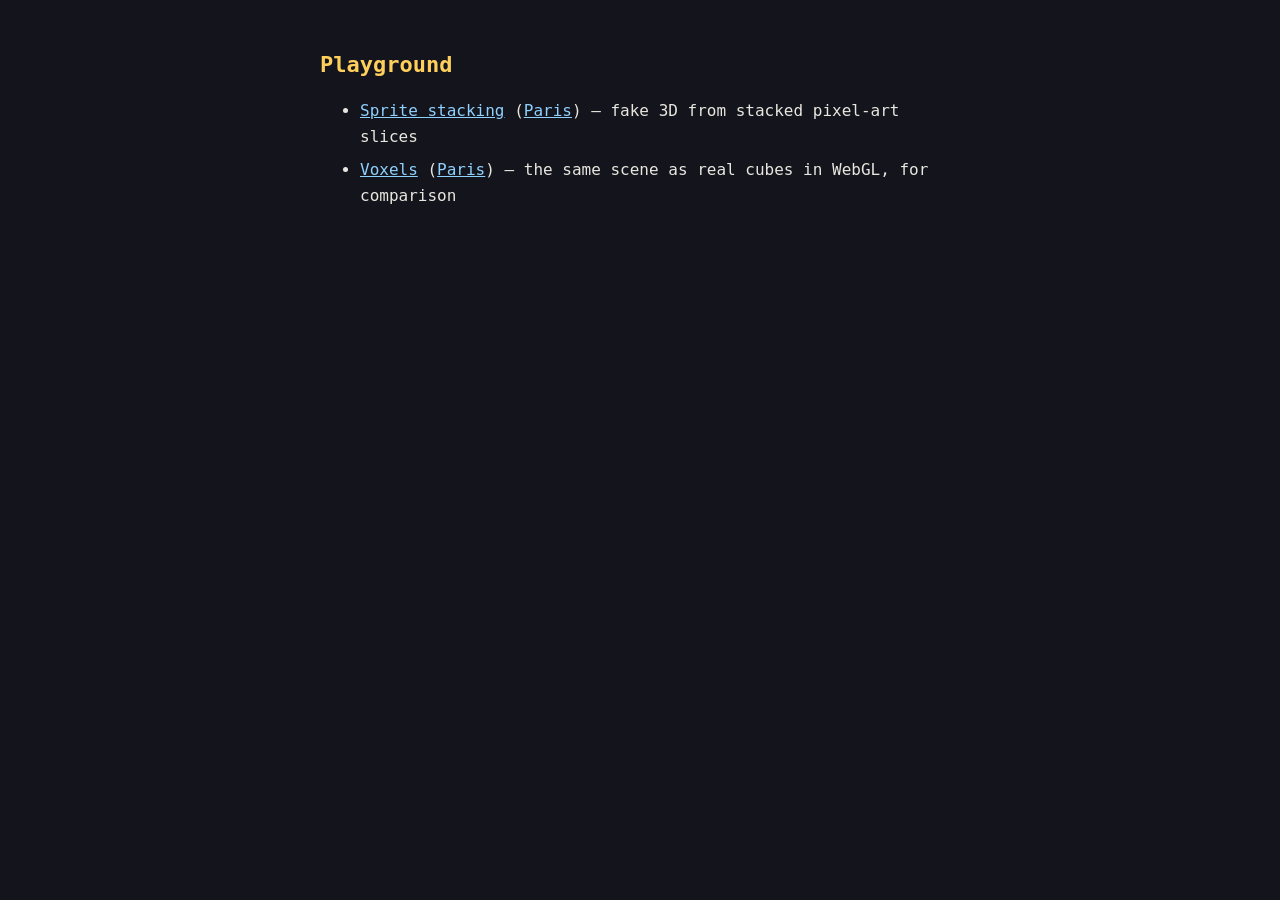
==== index.html @ 50315001 "Add Paris world, on-foot first-person mode and an FPS counter Worlds are now definitions in shared/s" ====
<!doctype html>
<html lang="en">
<head>
<meta charset="utf-8">
<meta name="viewport" content="width=device-width, initial-scale=1">
<title>Playground</title>
<style>
  body { margin:0; background:#14151c; color:#e8e6df; font:16px/1.6 ui-monospace, Menlo, Consolas, monospace; }
  main { max-width:640px; margin:0 auto; padding:32px 16px; }
  h1 { color:#ffcf5c; font-size:22px; }
  a { color:#8fd0ff; }
  li { margin:8px 0; }
</style>
</head>
<body>
<main>
  <h1>Playground</h1>
  <ul>
    <li><a href="sprite-stacking/">Sprite stacking</a> (<a href="sprite-stacking/?world=paris">Paris</a>) &mdash; fake 3D from stacked pixel-art slices</li>
    <li><a href="voxels/">Voxels</a> (<a href="voxels/?world=paris">Paris</a>) &mdash; the same scene as real cubes in WebGL, for comparison</li>
  </ul>
</main>
</body>
</html>
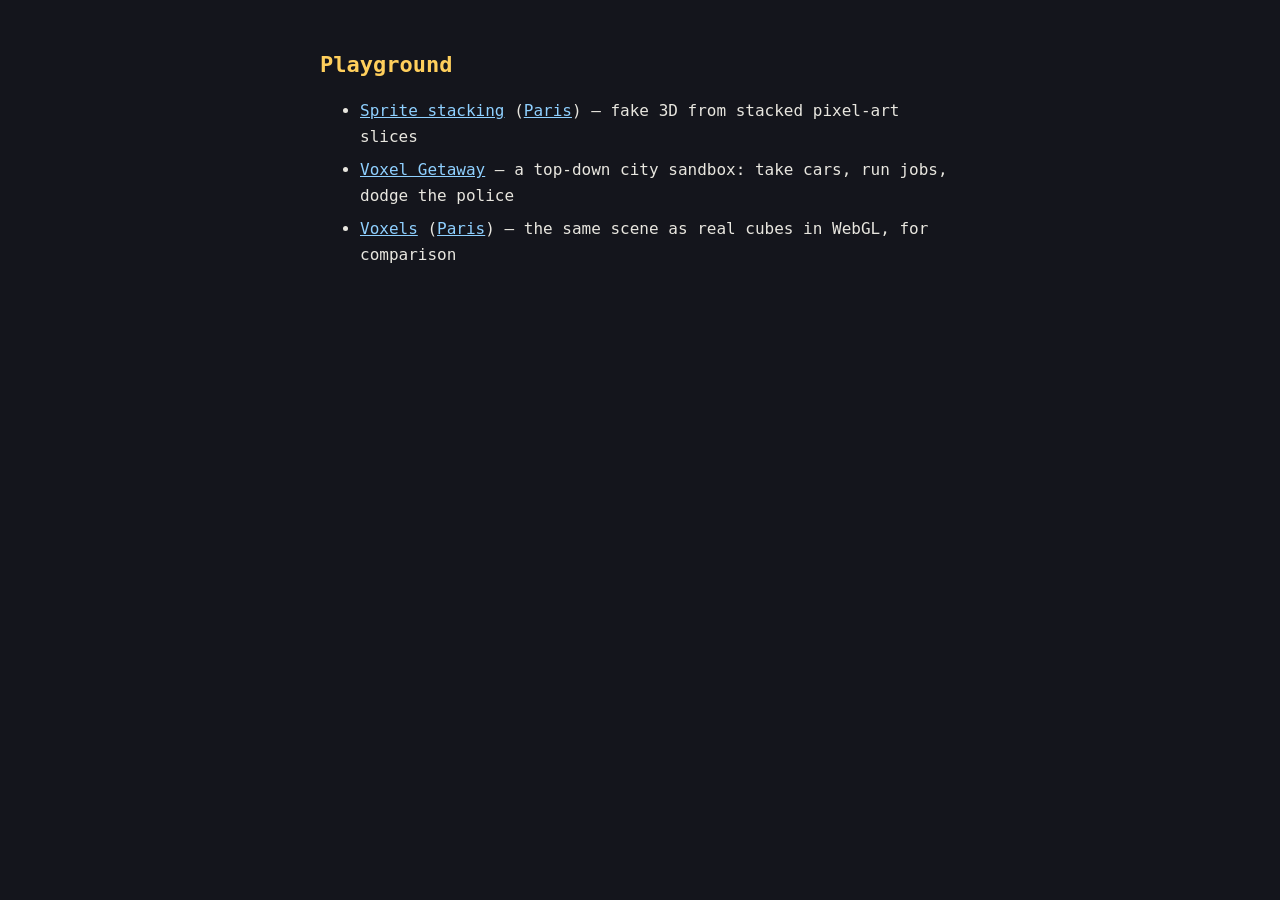
==== commit ebb379e0: "Add Voxel Getaway, a top-down city sandbox on the voxel renderer An original game in the top-down op" ====
--- a/index.html
+++ b/index.html
@@ -17,6 +17,7 @@
   <h1>Playground</h1>
   <ul>
     <li><a href="sprite-stacking/">Sprite stacking</a> (<a href="sprite-stacking/?world=paris">Paris</a>) &mdash; fake 3D from stacked pixel-art slices</li>
+    <li><a href="getaway/">Voxel Getaway</a> &mdash; a top-down city sandbox: take cars, run jobs, dodge the police</li>
     <li><a href="voxels/">Voxels</a> (<a href="voxels/?world=paris">Paris</a>) &mdash; the same scene as real cubes in WebGL, for comparison</li>
   </ul>
 </main>
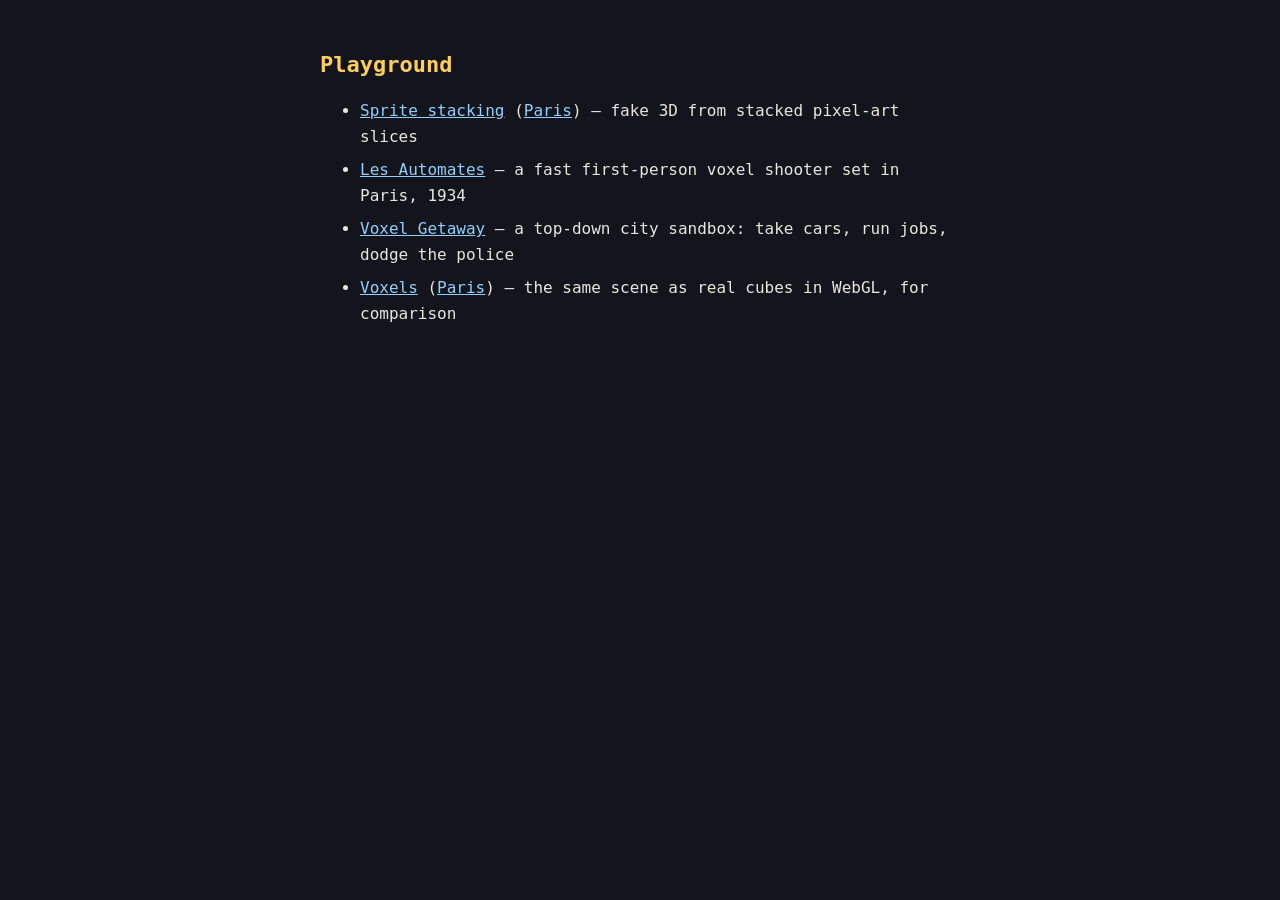
==== commit be08962c: "Add Les Automates, a first-person voxel shooter set in Paris, 1934 An original fast shooter in the 1" ====
--- a/index.html
+++ b/index.html
@@ -17,6 +17,7 @@
   <h1>Playground</h1>
   <ul>
     <li><a href="sprite-stacking/">Sprite stacking</a> (<a href="sprite-stacking/?world=paris">Paris</a>) &mdash; fake 3D from stacked pixel-art slices</li>
+    <li><a href="automates/">Les Automates</a> &mdash; a fast first-person voxel shooter set in Paris, 1934</li>
     <li><a href="getaway/">Voxel Getaway</a> &mdash; a top-down city sandbox: take cars, run jobs, dodge the police</li>
     <li><a href="voxels/">Voxels</a> (<a href="voxels/?world=paris">Paris</a>) &mdash; the same scene as real cubes in WebGL, for comparison</li>
   </ul>
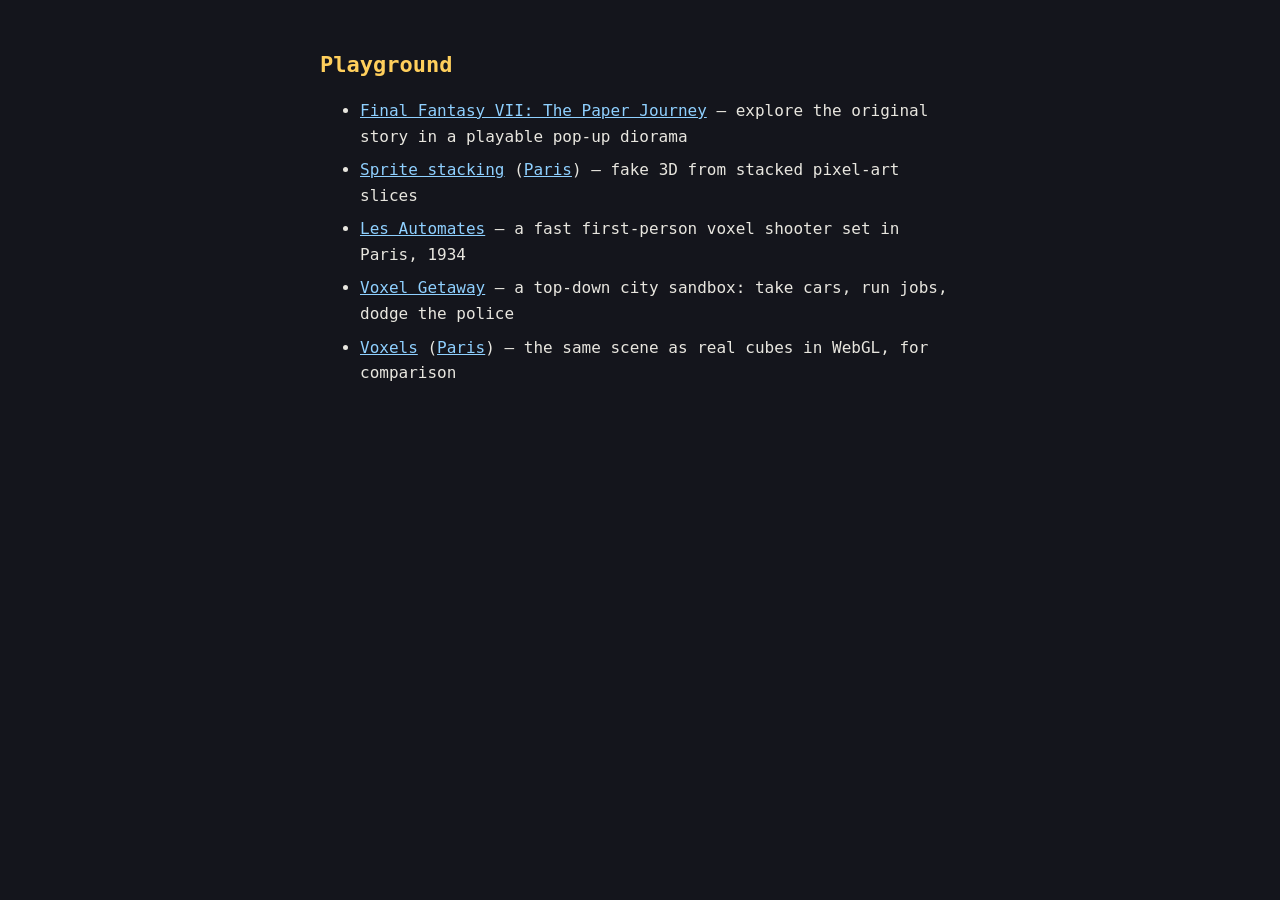
==== commit a5dd7cda: "Add a playable papercraft journey through Final Fantasy VII" ====
--- a/index.html
+++ b/index.html
@@ -16,6 +16,7 @@
 <main>
   <h1>Playground</h1>
   <ul>
+    <li><a href="ffvii-story/">Final Fantasy VII: The Paper Journey</a> &mdash; explore the original story in a playable pop-up diorama</li>
     <li><a href="sprite-stacking/">Sprite stacking</a> (<a href="sprite-stacking/?world=paris">Paris</a>) &mdash; fake 3D from stacked pixel-art slices</li>
     <li><a href="automates/">Les Automates</a> &mdash; a fast first-person voxel shooter set in Paris, 1934</li>
     <li><a href="getaway/">Voxel Getaway</a> &mdash; a top-down city sandbox: take cars, run jobs, dodge the police</li>
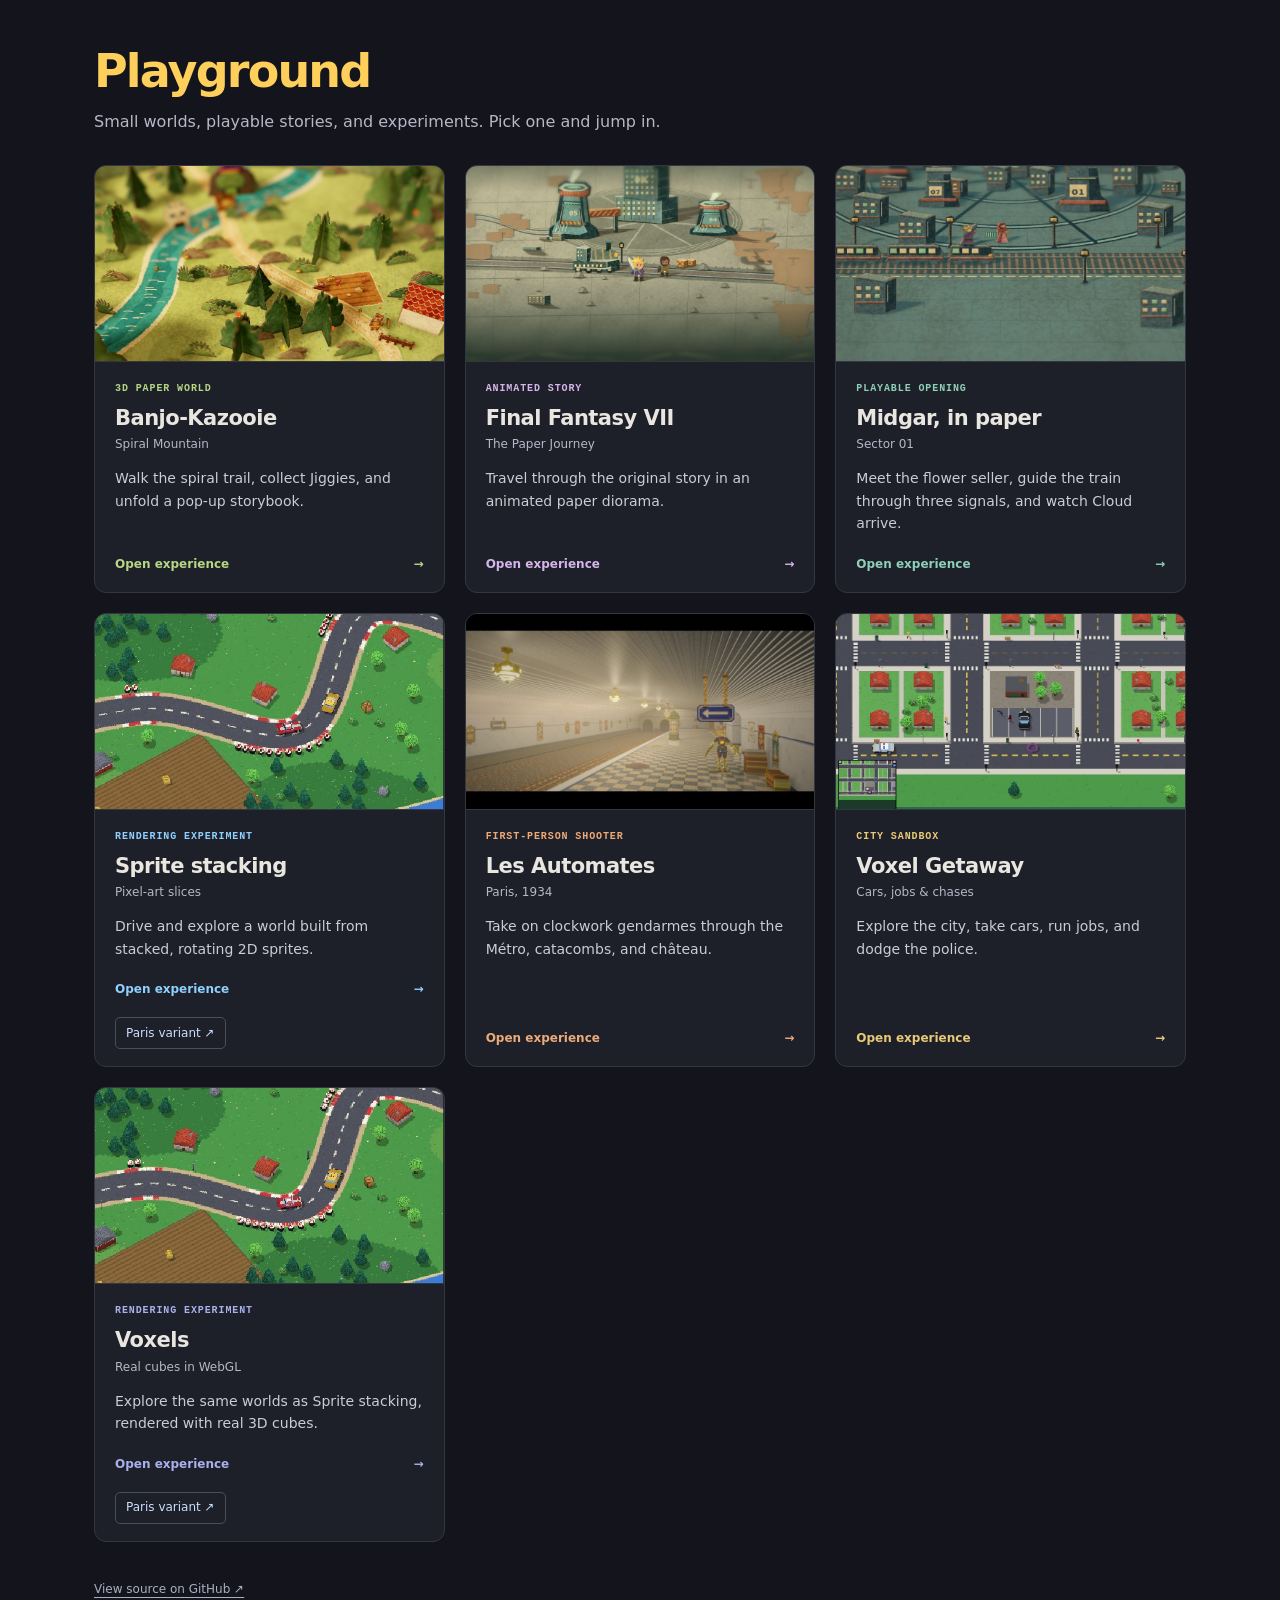
==== commit b74765ee: "Add papercraft experiences and visual Playground cards" ====
--- a/index.html
+++ b/index.html
@@ -3,25 +3,133 @@
 <head>
 <meta charset="utf-8">
 <meta name="viewport" content="width=device-width, initial-scale=1">
+<meta name="description" content="A collection of playable worlds, papercraft stories, and browser experiments. Pick an experience and jump in.">
+<meta name="theme-color" content="#14151c">
 <title>Playground</title>
 <style>
-  body { margin:0; background:#14151c; color:#e8e6df; font:16px/1.6 ui-monospace, Menlo, Consolas, monospace; }
-  main { max-width:640px; margin:0 auto; padding:32px 16px; }
-  h1 { color:#ffcf5c; font-size:22px; }
-  a { color:#8fd0ff; }
-  li { margin:8px 0; }
+  * { box-sizing:border-box; }
+  body { margin:0; background:#14151c; color:#e8e6df; font:16px/1.6 system-ui, sans-serif; }
+  main { max-width:1140px; margin:0 auto; padding:44px 24px 32px; }
+  .intro { margin-bottom:30px; }
+  h1 { margin:0; color:#ffcf5c; font-size:clamp(32px,5vw,46px); line-height:1.2; letter-spacing:-.04em; }
+  .intro p { margin:10px 0 0; color:#b6b8c7; }
+  .experiences { display:grid; grid-template-columns:repeat(auto-fit,minmax(min(100%,280px),1fr)); gap:20px; margin:0; padding:0; list-style:none; }
+  .card { display:flex; flex-direction:column; min-width:0; overflow:hidden; border:1px solid #343640; border-radius:12px; background:#1d1f29; transition:border-color .15s ease, transform .15s ease; }
+  .card:hover { border-color:var(--accent); transform:translateY(-3px); }
+  .card:focus-within { border-color:var(--accent); }
+  .experience { display:flex; flex:1; flex-direction:column; color:inherit; text-decoration:none; }
+  .preview { display:block; width:100%; height:auto; aspect-ratio:16/9; object-fit:cover; background:#282d36; border-bottom:1px solid #343640; }
+  .copy { display:flex; flex:1; flex-direction:column; padding:19px 20px 18px; }
+  .kind { margin:0 0 9px; color:var(--accent); font:600 10px/1.5 ui-monospace, Menlo, Consolas, monospace; letter-spacing:.09em; text-transform:uppercase; }
+  h2 { margin:0; font-size:21px; line-height:1.25; letter-spacing:-.025em; }
+  .setting { margin:4px 0 0; color:#b6b8c7; font-size:12px; }
+  .description { margin:13px 0 20px; color:#cbccd4; font-size:14px; line-height:1.6; }
+  .open { display:flex; justify-content:space-between; gap:12px; margin-top:auto; color:var(--accent); font-size:12px; font-weight:600; }
+  .variant { padding:0 20px 17px; margin:0; font-size:12px; }
+  .variant a { display:inline-flex; align-items:center; min-height:32px; padding:3px 10px; border:1px solid #4a4d5a; border-radius:5px; color:#cbdfff; text-decoration:none; }
+  .variant a:hover { border-color:#8fd0ff; background:#282d3c; }
+  a:focus-visible { outline:3px solid #ffcf5c; outline-offset:-4px; border-radius:5px; }
+  footer { margin-top:30px; font-size:12px; }
+  footer a { display:inline-block; padding:8px 0; color:#a8afc4; text-underline-offset:4px; }
+  @media(max-width:600px) { main { padding:28px 18px; } .intro { margin-bottom:22px; } .experiences { gap:18px; } }
+  @media(prefers-reduced-motion:reduce) { .card { transition:none; } .card:hover { transform:none; } }
 </style>
 </head>
 <body>
 <main>
-  <h1>Playground</h1>
-  <ul>
-    <li><a href="ffvii-story/">Final Fantasy VII: The Paper Journey</a> &mdash; explore the original story in a playable pop-up diorama</li>
-    <li><a href="sprite-stacking/">Sprite stacking</a> (<a href="sprite-stacking/?world=paris">Paris</a>) &mdash; fake 3D from stacked pixel-art slices</li>
-    <li><a href="automates/">Les Automates</a> &mdash; a fast first-person voxel shooter set in Paris, 1934</li>
-    <li><a href="getaway/">Voxel Getaway</a> &mdash; a top-down city sandbox: take cars, run jobs, dodge the police</li>
-    <li><a href="voxels/">Voxels</a> (<a href="voxels/?world=paris">Paris</a>) &mdash; the same scene as real cubes in WebGL, for comparison</li>
+  <header class="intro">
+    <h1>Playground</h1>
+    <p>Small worlds, playable stories, and experiments. Pick one and jump in.</p>
+  </header>
+  <ul class="experiences" aria-label="Experiences">
+    <li class="card" style="--accent:#b6d784">
+      <a class="experience" href="banjo-kazooie/">
+        <img class="preview" src="assets/previews/banjo-kazooie.jpg" alt="" width="960" height="540" decoding="async">
+        <div class="copy">
+          <p class="kind">3D paper world</p>
+          <h2>Banjo-Kazooie</h2>
+          <p class="setting">Spiral Mountain</p>
+          <p class="description">Walk the spiral trail, collect Jiggies, and unfold a pop-up storybook.</p>
+          <span class="open">Open experience <span aria-hidden="true">→</span></span>
+        </div>
+      </a>
+    </li>
+    <li class="card" style="--accent:#d6b6ea">
+      <a class="experience" href="ffvii-story/">
+        <img class="preview" src="assets/previews/ffvii-story.jpg" alt="" width="960" height="540" decoding="async">
+        <div class="copy">
+          <p class="kind">Animated story</p>
+          <h2>Final Fantasy VII</h2>
+          <p class="setting">The Paper Journey</p>
+          <p class="description">Travel through the original story in an animated paper diorama.</p>
+          <span class="open">Open experience <span aria-hidden="true">→</span></span>
+        </div>
+      </a>
+    </li>
+    <li class="card" style="--accent:#8fd0b8">
+      <a class="experience" href="midgar/">
+        <img class="preview" src="assets/previews/midgar.jpg" alt="" width="960" height="540" decoding="async">
+        <div class="copy">
+          <p class="kind">Playable opening</p>
+          <h2>Midgar, in paper</h2>
+          <p class="setting">Sector 01</p>
+          <p class="description">Meet the flower seller, guide the train through three signals, and watch Cloud arrive.</p>
+          <span class="open">Open experience <span aria-hidden="true">→</span></span>
+        </div>
+      </a>
+    </li>
+    <li class="card" style="--accent:#8fd0ff">
+      <a class="experience" href="sprite-stacking/">
+        <img class="preview" src="assets/previews/sprite-stacking.jpg" alt="" width="960" height="540" loading="lazy" decoding="async">
+        <div class="copy">
+          <p class="kind">Rendering experiment</p>
+          <h2>Sprite stacking</h2>
+          <p class="setting">Pixel-art slices</p>
+          <p class="description">Drive and explore a world built from stacked, rotating 2D sprites.</p>
+          <span class="open">Open experience <span aria-hidden="true">→</span></span>
+        </div>
+      </a>
+      <p class="variant"><a href="sprite-stacking/?world=paris">Paris variant <span aria-hidden="true">&nbsp;↗</span></a></p>
+    </li>
+    <li class="card" style="--accent:#edaa79">
+      <a class="experience" href="automates/">
+        <img class="preview" src="assets/previews/automates.jpg" alt="" width="960" height="540" loading="lazy" decoding="async">
+        <div class="copy">
+          <p class="kind">First-person shooter</p>
+          <h2>Les Automates</h2>
+          <p class="setting">Paris, 1934</p>
+          <p class="description">Take on clockwork gendarmes through the Métro, catacombs, and château.</p>
+          <span class="open">Open experience <span aria-hidden="true">→</span></span>
+        </div>
+      </a>
+    </li>
+    <li class="card" style="--accent:#e9ca77">
+      <a class="experience" href="getaway/">
+        <img class="preview" src="assets/previews/getaway.jpg" alt="" width="960" height="540" loading="lazy" decoding="async">
+        <div class="copy">
+          <p class="kind">City sandbox</p>
+          <h2>Voxel Getaway</h2>
+          <p class="setting">Cars, jobs &amp; chases</p>
+          <p class="description">Explore the city, take cars, run jobs, and dodge the police.</p>
+          <span class="open">Open experience <span aria-hidden="true">→</span></span>
+        </div>
+      </a>
+    </li>
+    <li class="card" style="--accent:#a9b1ed">
+      <a class="experience" href="voxels/">
+        <img class="preview" src="assets/previews/voxels.jpg" alt="" width="960" height="540" loading="lazy" decoding="async">
+        <div class="copy">
+          <p class="kind">Rendering experiment</p>
+          <h2>Voxels</h2>
+          <p class="setting">Real cubes in WebGL</p>
+          <p class="description">Explore the same worlds as Sprite stacking, rendered with real 3D cubes.</p>
+          <span class="open">Open experience <span aria-hidden="true">→</span></span>
+        </div>
+      </a>
+      <p class="variant"><a href="voxels/?world=paris">Paris variant <span aria-hidden="true">&nbsp;↗</span></a></p>
+    </li>
   </ul>
+  <footer><a href="https://github.com/rnaud/playground">View source on GitHub ↗</a></footer>
 </main>
 </body>
 </html>
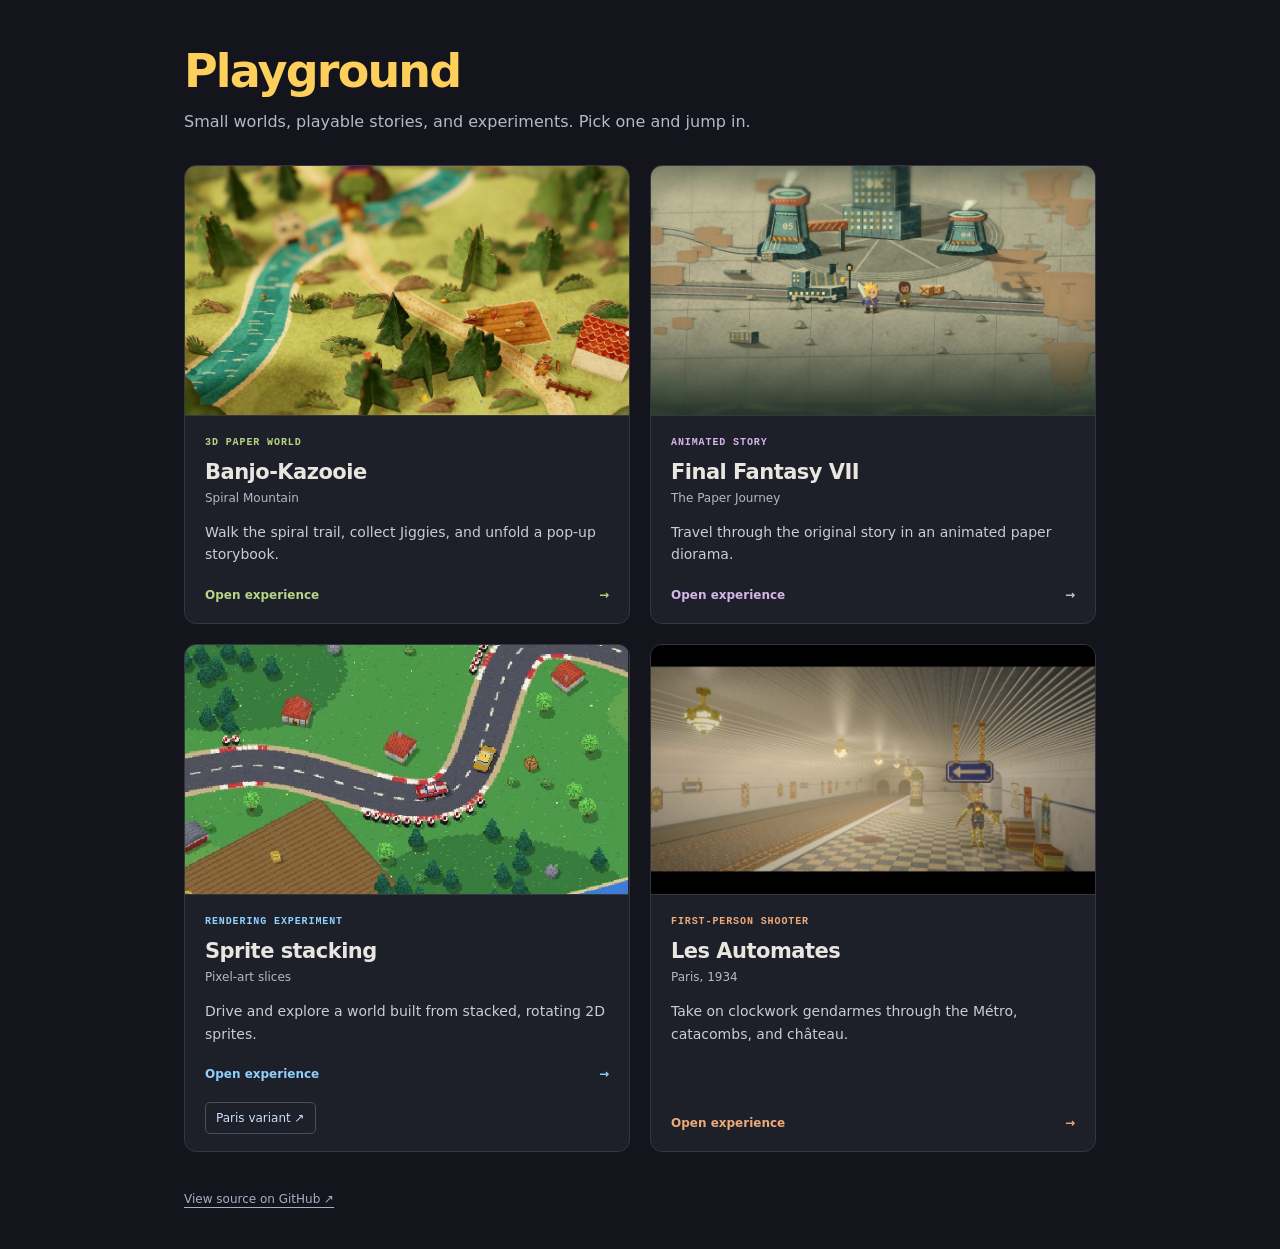
==== commit 90ba05b1: "Remove voxel driving and Midgar experiences" ====
--- a/index.html
+++ b/index.html
@@ -9,11 +9,11 @@
 <style>
   * { box-sizing:border-box; }
   body { margin:0; background:#14151c; color:#e8e6df; font:16px/1.6 system-ui, sans-serif; }
-  main { max-width:1140px; margin:0 auto; padding:44px 24px 32px; }
+  main { max-width:960px; margin:0 auto; padding:44px 24px 32px; }
   .intro { margin-bottom:30px; }
   h1 { margin:0; color:#ffcf5c; font-size:clamp(32px,5vw,46px); line-height:1.2; letter-spacing:-.04em; }
   .intro p { margin:10px 0 0; color:#b6b8c7; }
-  .experiences { display:grid; grid-template-columns:repeat(auto-fit,minmax(min(100%,280px),1fr)); gap:20px; margin:0; padding:0; list-style:none; }
+  .experiences { display:grid; grid-template-columns:repeat(2,minmax(0,1fr)); gap:20px; margin:0; padding:0; list-style:none; }
   .card { display:flex; flex-direction:column; min-width:0; overflow:hidden; border:1px solid #343640; border-radius:12px; background:#1d1f29; transition:border-color .15s ease, transform .15s ease; }
   .card:hover { border-color:var(--accent); transform:translateY(-3px); }
   .card:focus-within { border-color:var(--accent); }
@@ -31,7 +31,7 @@
   a:focus-visible { outline:3px solid #ffcf5c; outline-offset:-4px; border-radius:5px; }
   footer { margin-top:30px; font-size:12px; }
   footer a { display:inline-block; padding:8px 0; color:#a8afc4; text-underline-offset:4px; }
-  @media(max-width:600px) { main { padding:28px 18px; } .intro { margin-bottom:22px; } .experiences { gap:18px; } }
+  @media(max-width:600px) { main { padding:28px 18px; } .intro { margin-bottom:22px; } .experiences { grid-template-columns:1fr; gap:18px; } }
   @media(prefers-reduced-motion:reduce) { .card { transition:none; } .card:hover { transform:none; } }
 </style>
 </head>
@@ -66,21 +66,9 @@
         </div>
       </a>
     </li>
-    <li class="card" style="--accent:#8fd0b8">
-      <a class="experience" href="midgar/">
-        <img class="preview" src="assets/previews/midgar.jpg" alt="" width="960" height="540" decoding="async">
-        <div class="copy">
-          <p class="kind">Playable opening</p>
-          <h2>Midgar, in paper</h2>
-          <p class="setting">Sector 01</p>
-          <p class="description">Meet the flower seller, guide the train through three signals, and watch Cloud arrive.</p>
-          <span class="open">Open experience <span aria-hidden="true">→</span></span>
-        </div>
-      </a>
-    </li>
     <li class="card" style="--accent:#8fd0ff">
       <a class="experience" href="sprite-stacking/">
-        <img class="preview" src="assets/previews/sprite-stacking.jpg" alt="" width="960" height="540" loading="lazy" decoding="async">
+        <img class="preview" src="assets/previews/sprite-stacking.jpg" alt="" width="960" height="540" decoding="async">
         <div class="copy">
           <p class="kind">Rendering experiment</p>
           <h2>Sprite stacking</h2>
@@ -103,31 +91,6 @@
         </div>
       </a>
     </li>
-    <li class="card" style="--accent:#e9ca77">
-      <a class="experience" href="getaway/">
-        <img class="preview" src="assets/previews/getaway.jpg" alt="" width="960" height="540" loading="lazy" decoding="async">
-        <div class="copy">
-          <p class="kind">City sandbox</p>
-          <h2>Voxel Getaway</h2>
-          <p class="setting">Cars, jobs &amp; chases</p>
-          <p class="description">Explore the city, take cars, run jobs, and dodge the police.</p>
-          <span class="open">Open experience <span aria-hidden="true">→</span></span>
-        </div>
-      </a>
-    </li>
-    <li class="card" style="--accent:#a9b1ed">
-      <a class="experience" href="voxels/">
-        <img class="preview" src="assets/previews/voxels.jpg" alt="" width="960" height="540" loading="lazy" decoding="async">
-        <div class="copy">
-          <p class="kind">Rendering experiment</p>
-          <h2>Voxels</h2>
-          <p class="setting">Real cubes in WebGL</p>
-          <p class="description">Explore the same worlds as Sprite stacking, rendered with real 3D cubes.</p>
-          <span class="open">Open experience <span aria-hidden="true">→</span></span>
-        </div>
-      </a>
-      <p class="variant"><a href="voxels/?world=paris">Paris variant <span aria-hidden="true">&nbsp;↗</span></a></p>
-    </li>
   </ul>
   <footer><a href="https://github.com/rnaud/playground">View source on GitHub ↗</a></footer>
 </main>
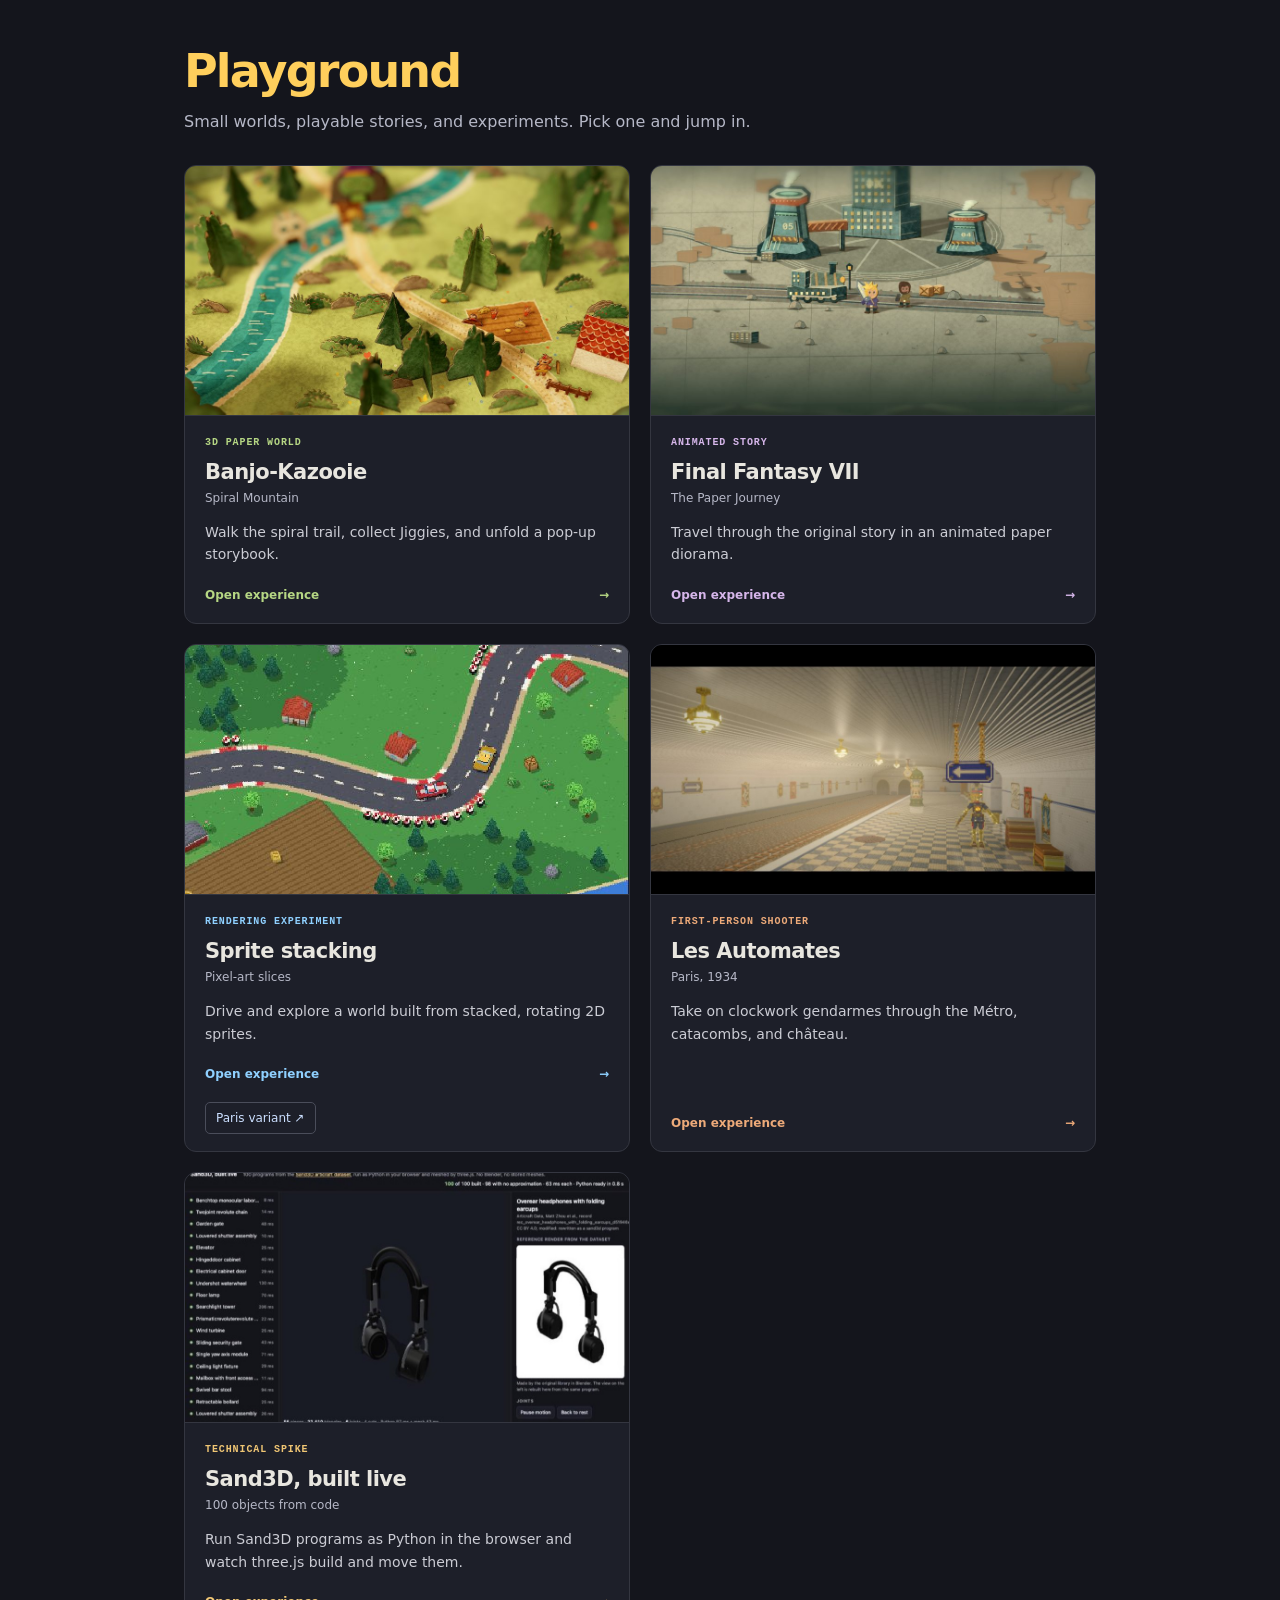
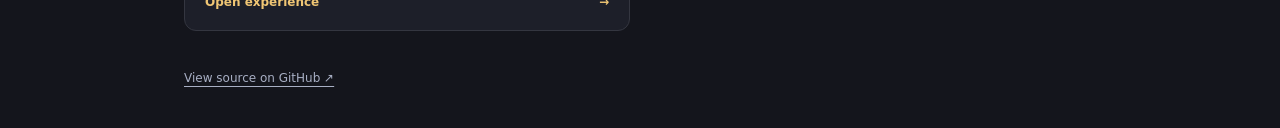
==== commit e52a793d: "Add Sand3D live spike: 100 dataset programs built in the browser Runs Sand3D programs as Python unde" ====
--- a/index.html
+++ b/index.html
@@ -91,6 +91,18 @@
         </div>
       </a>
     </li>
+    <li class="card" style="--accent:#f0c674">
+      <a class="experience" href="sand3d-live/">
+        <img class="preview" src="assets/previews/sand3d-live.jpg" alt="" width="960" height="540" loading="lazy" decoding="async">
+        <div class="copy">
+          <p class="kind">Technical spike</p>
+          <h2>Sand3D, built live</h2>
+          <p class="setting">100 objects from code</p>
+          <p class="description">Run Sand3D programs as Python in the browser and watch three.js build and move them.</p>
+          <span class="open">Open experience <span aria-hidden="true">→</span></span>
+        </div>
+      </a>
+    </li>
   </ul>
   <footer><a href="https://github.com/rnaud/playground">View source on GitHub ↗</a></footer>
 </main>
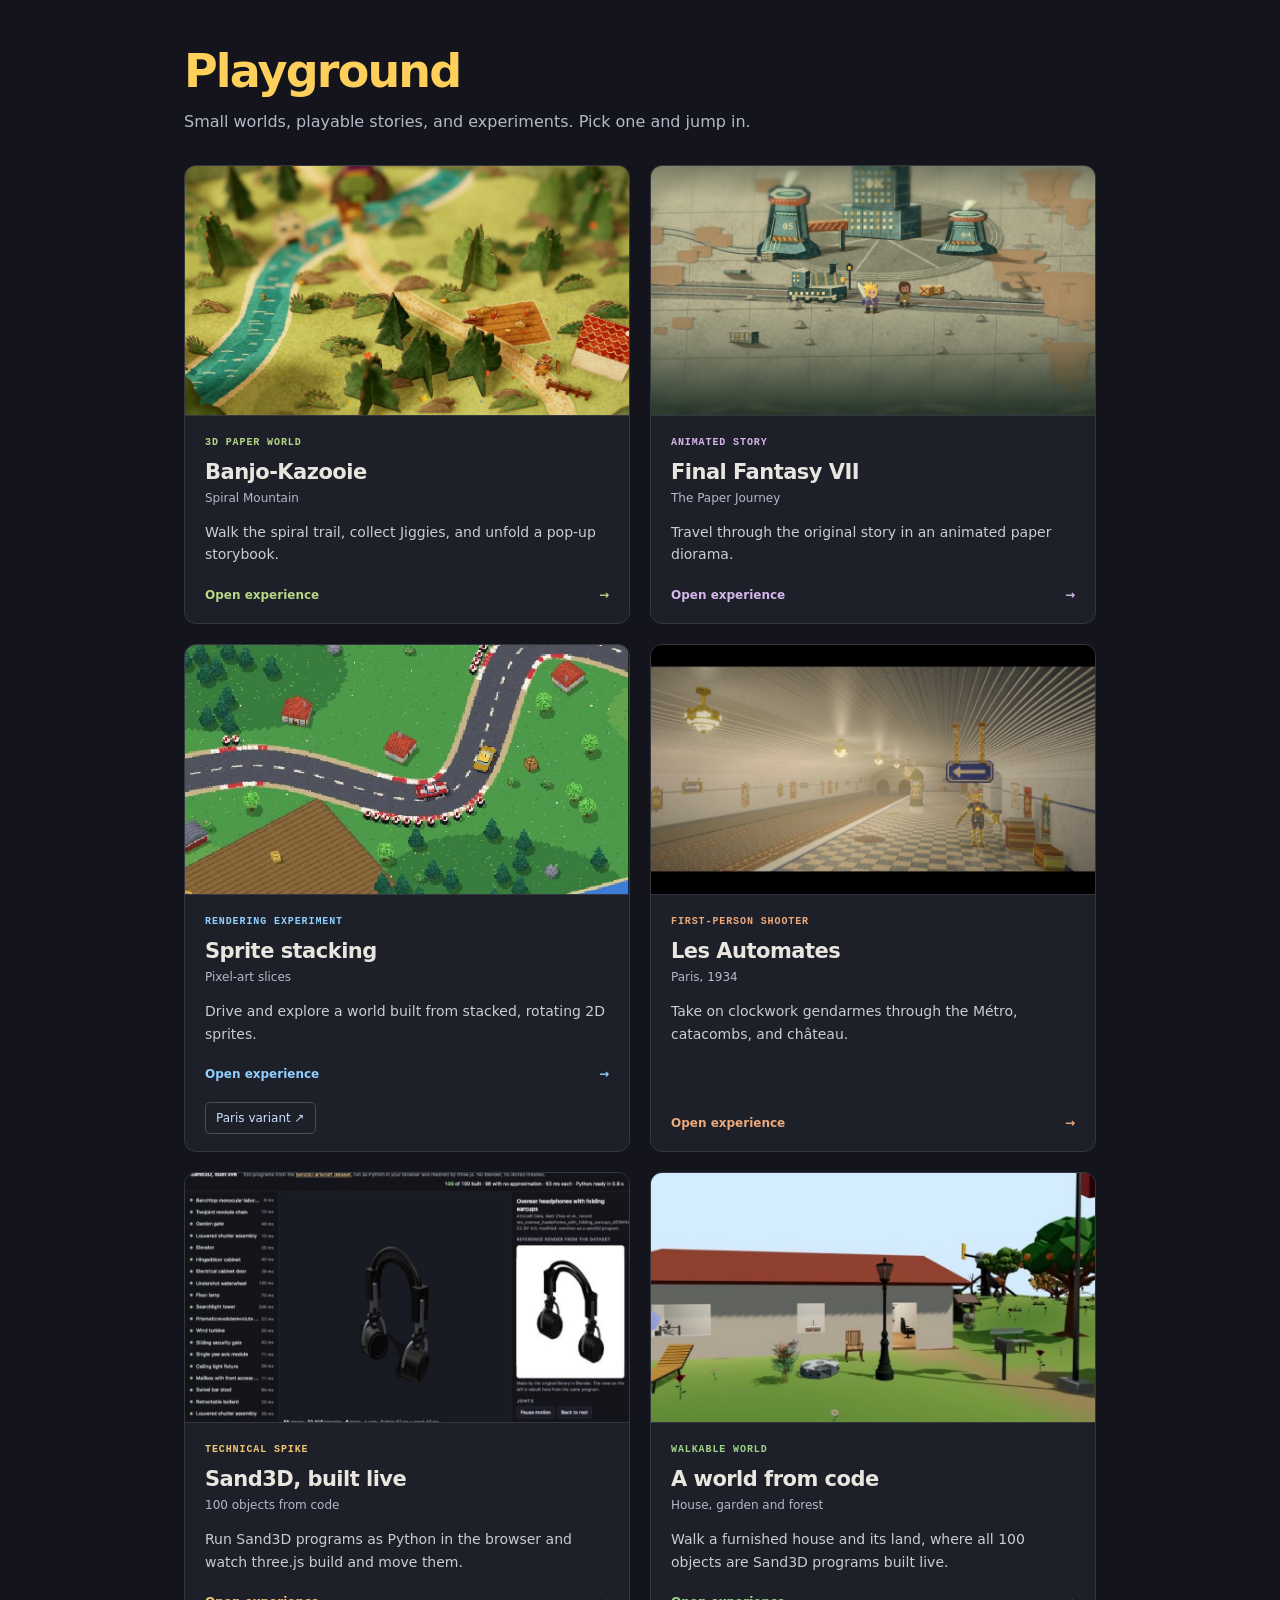
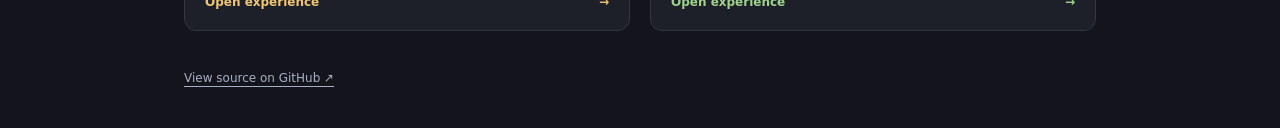
==== commit 0496534b: "Add a walkable world built live from 100 Sand3D programs A furnished house, garden, pond and forest " ====
--- a/index.html
+++ b/index.html
@@ -103,6 +103,18 @@
         </div>
       </a>
     </li>
+    <li class="card" style="--accent:#9fd38a">
+      <a class="experience" href="sand3d-world/">
+        <img class="preview" src="assets/previews/sand3d-world.jpg" alt="" width="960" height="540" loading="lazy" decoding="async">
+        <div class="copy">
+          <p class="kind">Walkable world</p>
+          <h2>A world from code</h2>
+          <p class="setting">House, garden and forest</p>
+          <p class="description">Walk a furnished house and its land, where all 100 objects are Sand3D programs built live.</p>
+          <span class="open">Open experience <span aria-hidden="true">→</span></span>
+        </div>
+      </a>
+    </li>
   </ul>
   <footer><a href="https://github.com/rnaud/playground">View source on GitHub ↗</a></footer>
 </main>
